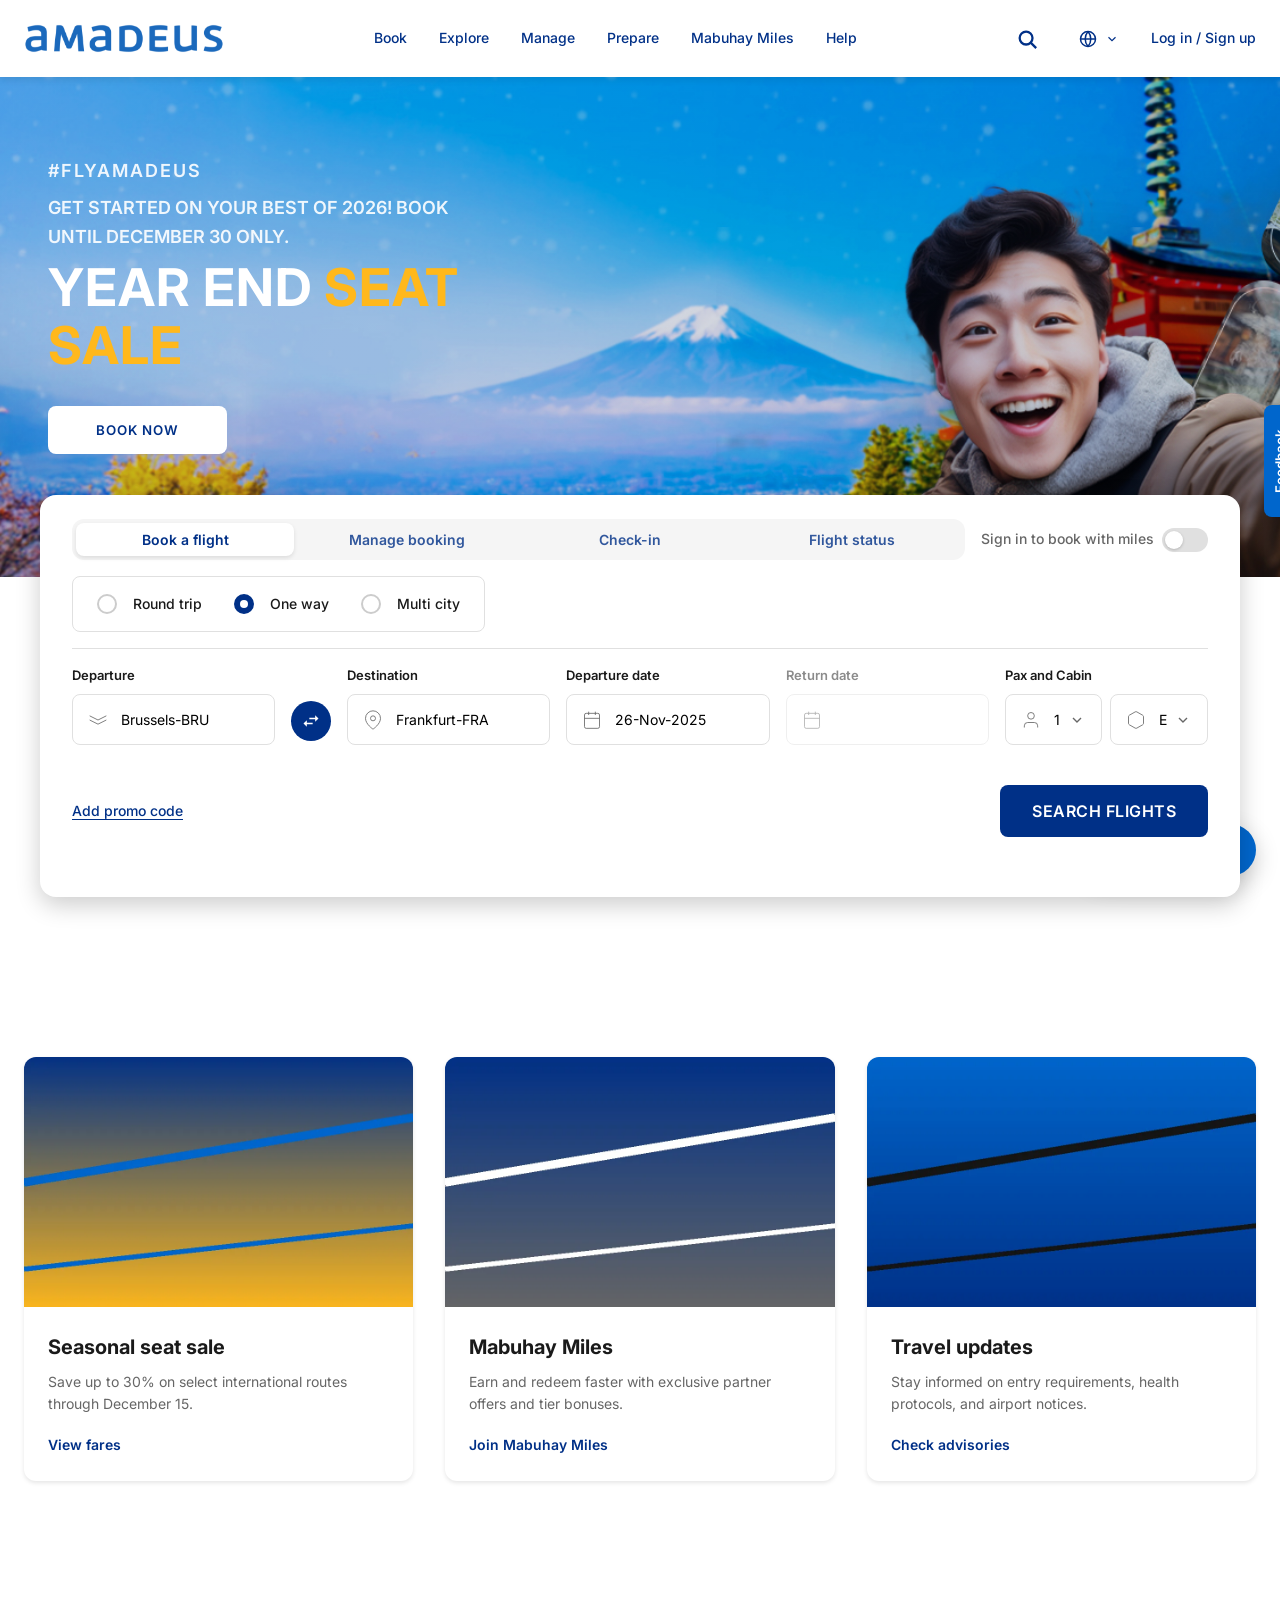
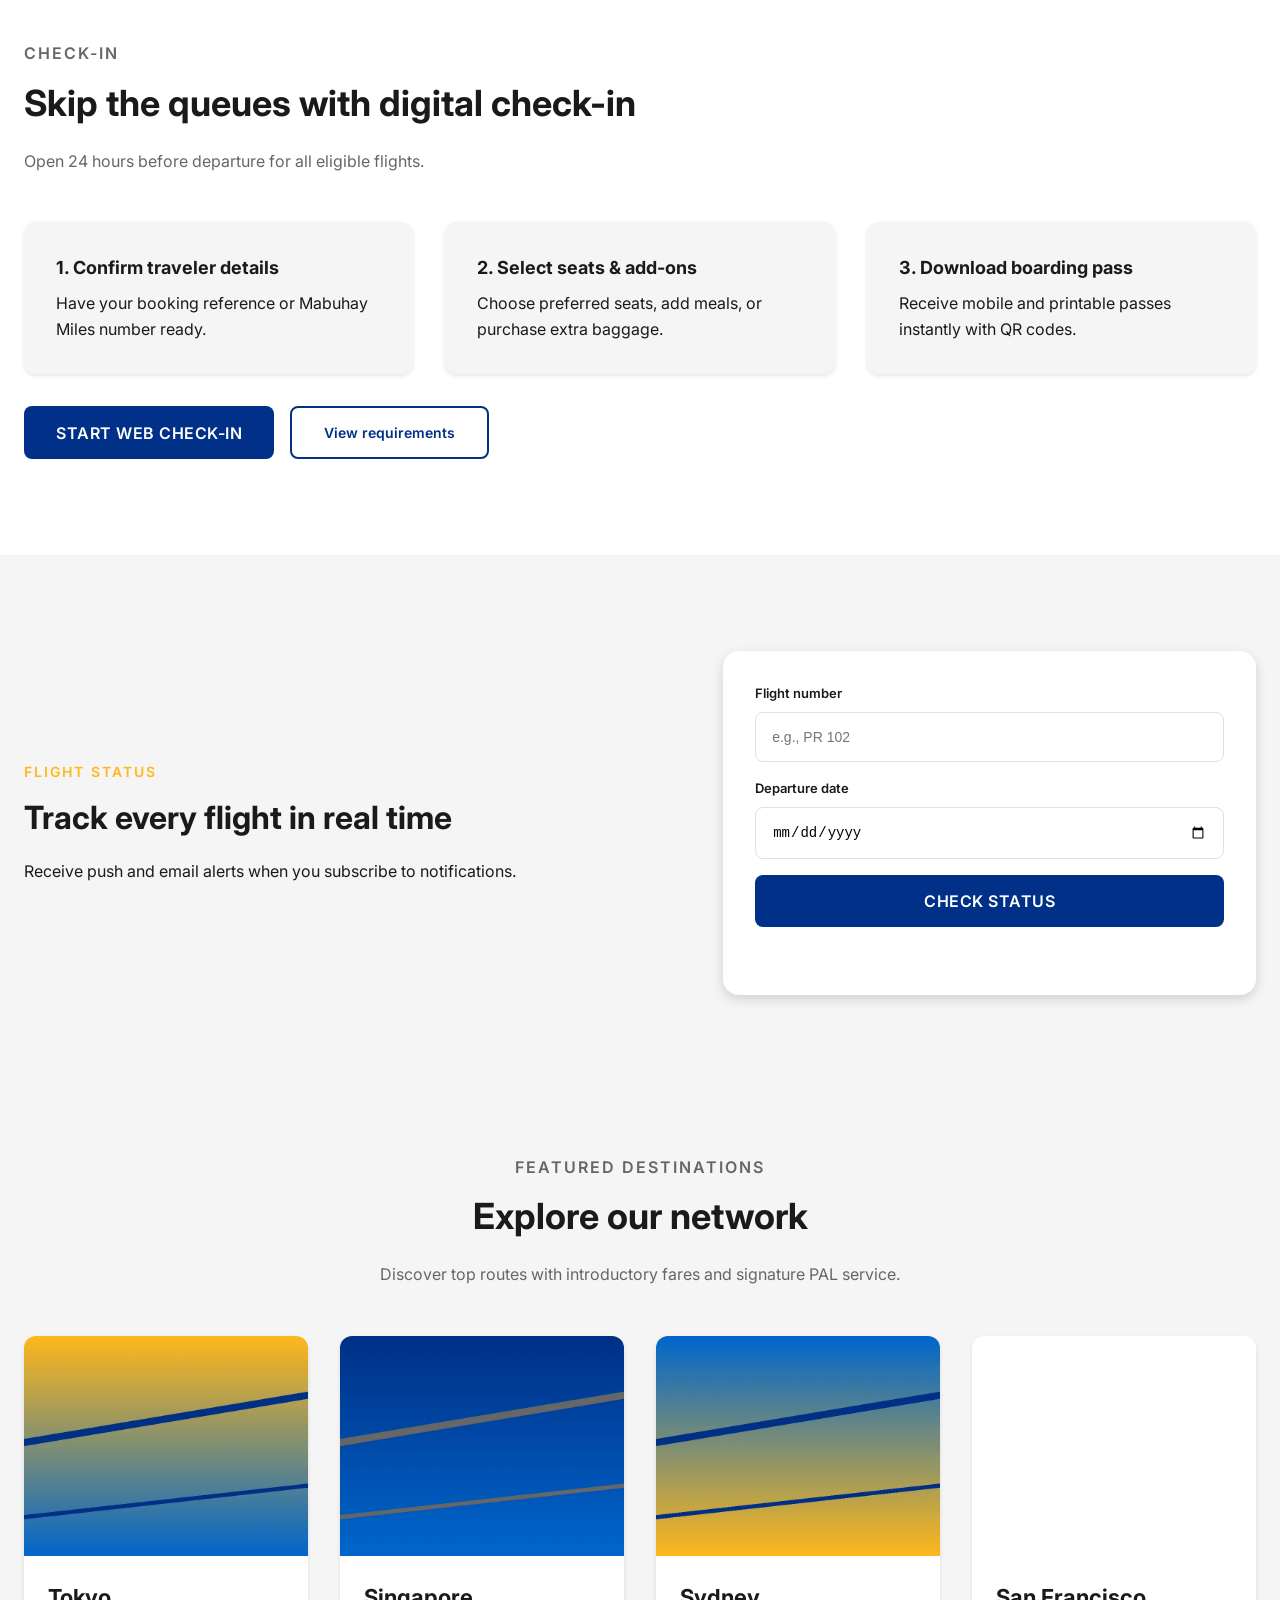
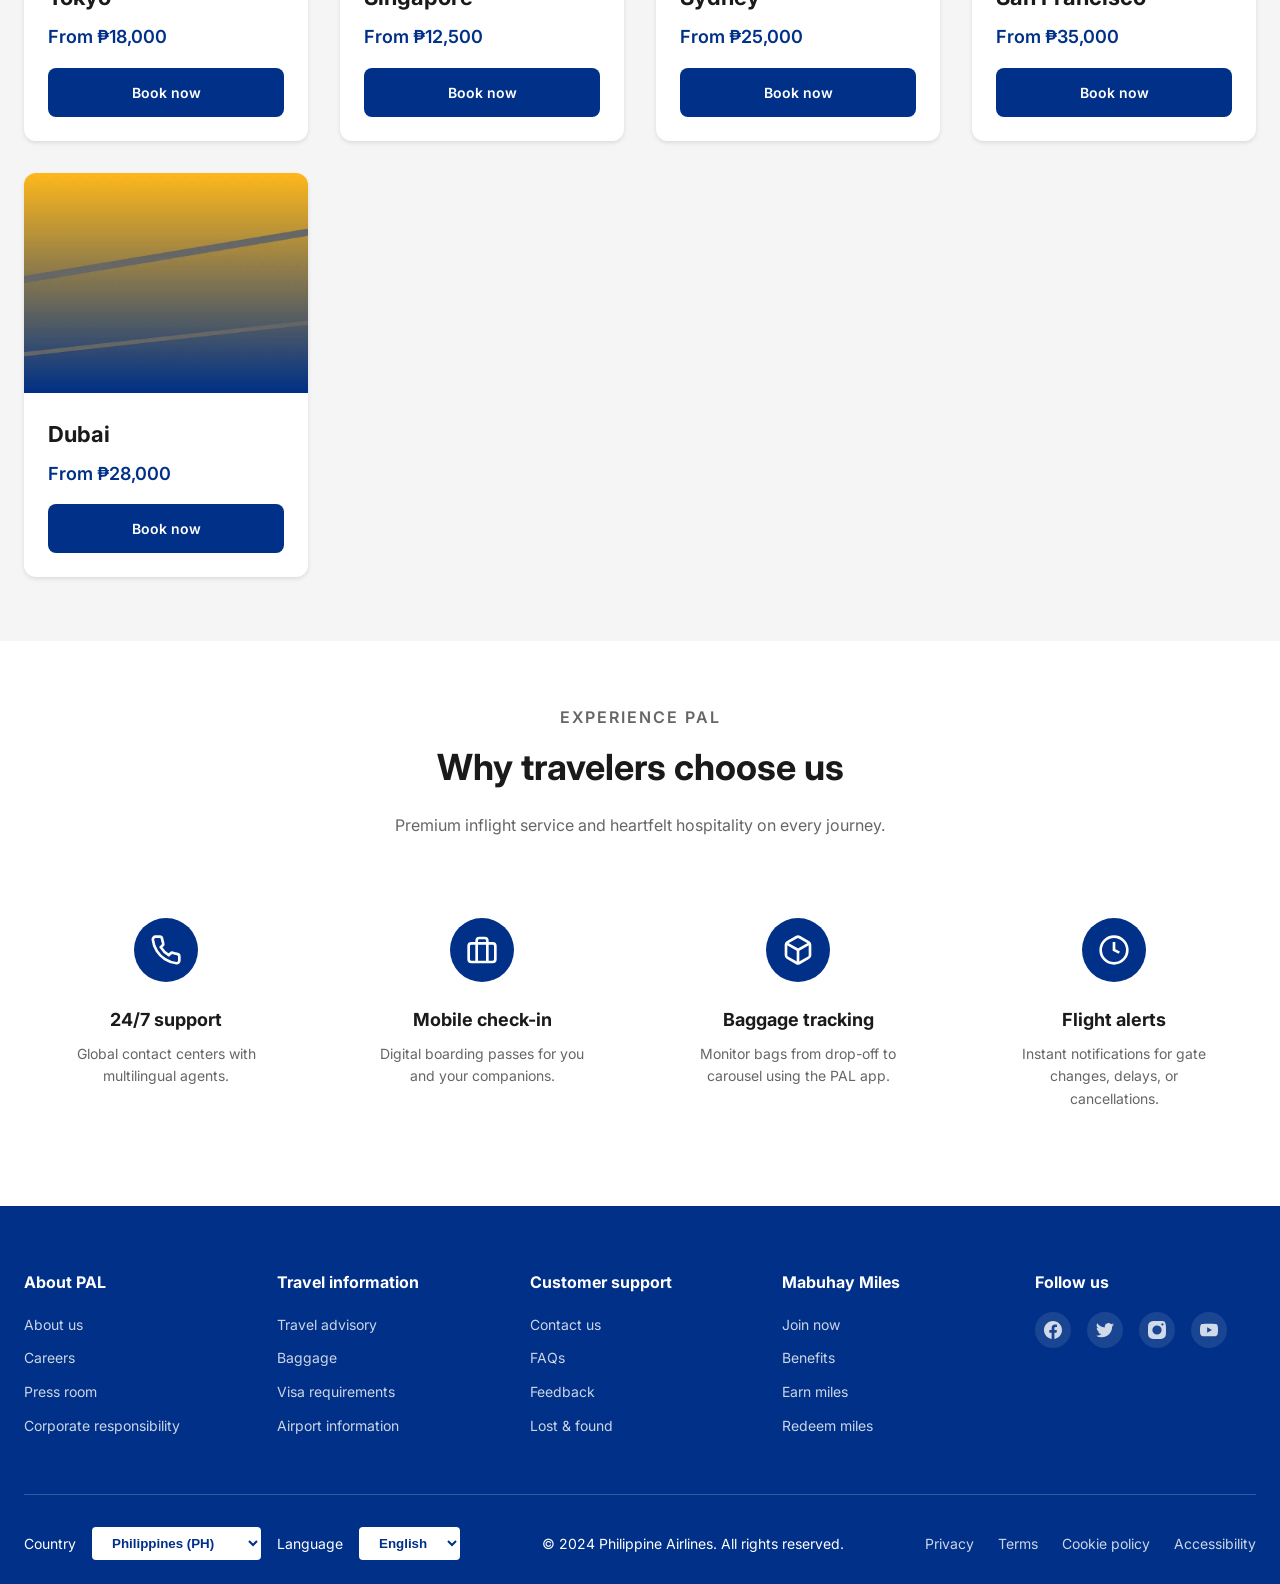
==== index.html @ 4c27c1c2 "Initial commit: Amadeus Portal with booking widget and flight search" ====
<!DOCTYPE html>
<html lang="en">
<head>
    <meta charset="UTF-8">
    <meta name="viewport" content="width=device-width, initial-scale=1.0">
    <meta http-equiv="Cache-Control" content="no-cache, no-store, must-revalidate">
    <meta http-equiv="Pragma" content="no-cache">
    <meta http-equiv="Expires" content="0">
    <meta name="description" content="Philippine Airlines portal page - book flights, manage your trip, check-in, and explore destinations.">
    <title>Amadeus| Book, Manage & Check Flight Status</title>
    <link rel="stylesheet" href="styles.css">
    <link rel="preconnect" href="https://fonts.googleapis.com">
    <link rel="preconnect" href="https://fonts.gstatic.com" crossorigin>
    <link href="https://fonts.googleapis.com/css2?family=Inter:wght@400;500;600;700&display=swap" rel="stylesheet">
</head>
<body>

    <header class="main-header" role="banner">
        <nav class="navbar" aria-label="Primary navigation">
            <div class="container">
                <div class="nav-wrapper">
                    <div class="logo">
                        <a href="/" aria-label="Amadeus home">
                            <img src="images/airline-logo.svg" alt="Amadeus" class="logo-img">
                        </a>
                    </div>

                    <div class="nav-links" id="primaryNav" role="navigation">
                        <a href="#book" class="nav-link">Book</a>
                        <a href="#destinations" class="nav-link">Explore</a>
                        <a href="#manage" class="nav-link">Manage</a>
                        <a href="#checkin" class="nav-link">Prepare</a>
                        <a href="#miles" class="nav-link">Mabuhay Miles</a>
                        <a href="#help" class="nav-link">Help</a>
                    </div>

                    <div class="nav-actions">
                        <button class="btn-search" type="button" aria-label="Search">
                            <svg viewBox="0 0 24 24" fill="none" stroke="currentColor" stroke-width="2">
                                <circle cx="11" cy="11" r="7"></circle>
                                <line x1="16" y1="16" x2="22" y2="22"></line>
                            </svg>
                        </button>
                        <button class="btn-language-selector" type="button" aria-haspopup="listbox" aria-expanded="false">
                            <svg viewBox="0 0 24 24" fill="none" stroke="currentColor" stroke-width="2" aria-hidden="true">
                                <circle cx="12" cy="12" r="10"></circle>
                                <line x1="2" y1="12" x2="22" y2="12"></line>
                                <path d="M12 2a15.3 15.3 0 010 20"></path>
                                <path d="M12 2a15.3 15.3 0 000 20"></path>
                            </svg>
                            <svg viewBox="0 0 24 24" fill="none" stroke="currentColor" stroke-width="2" class="dropdown-arrow" aria-hidden="true">
                                <polyline points="6 9 12 15 18 9"></polyline>
                            </svg>
                        </button>
                        <a href="#" class="link-login">Log in / Sign up</a>
                        <button class="btn-menu" id="mobileMenuBtn" aria-controls="primaryNav" aria-expanded="false" aria-label="Toggle menu">
                            <span></span>
                            <span></span>
                            <span></span>
                        </button>
                    </div>
                </div>
            </div>
        </nav>
    </header>

    <main>
        <section class="hero-section" id="book" aria-labelledby="heroTitle">
            <div class="hero-background">
                <picture>
                    <source srcset="images/1440x440px_Pal-Web-Banner_PAL-YES-LUZON.jpg" type="image/jpeg">
                    <img src="images/1440x440px_Pal-Web-Banner_PAL-YES-LUZON.jpg" alt="Philippine Airlines year end seat sale" class="hero-image" loading="eager" decoding="async">
                </picture>
                <div class="hero-overlay"></div>
            </div>

            <div class="container">
                <div class="hero-content">
                    <p class="eyebrow">#FlyAmadeus</p>
                    <p class="hero-subtext">Get started on your best of 2026! Book until December 30 only.</p>
                    <h1 id="heroTitle">YEAR END <span>SEAT SALE</span></h1>
                    <button class="btn-hero">Book now</button>
                </div>

                <div class="booking-widget" aria-labelledby="bookingTitle">
                    <div class="widget-header">
                        <div class="booking-tabs" role="tablist" aria-label="Booking shortcuts">
                            <button class="booking-tab active">Book a flight</button>
                            <button class="booking-tab">Manage booking</button>
                            <button class="booking-tab">Check-in</button>
                            <button class="booking-tab">Flight status</button>
                        </div>
                        <div class="booking-toggle">
                            <p>Sign in to book with miles</p>
                            <label class="switch">
                                <input type="checkbox" aria-label="Sign in to book with miles">
                                <span class="slider"></span>
                            </label>
                        </div>
                    </div>

                    <div class="trip-type-wrapper">
                        <fieldset class="trip-type" role="radiogroup" aria-label="Trip type">
                            <legend class="sr-only">Choose your trip type</legend>
                            <label class="radio-label">
                                <input type="radio" name="tripType" value="roundtrip">
                                <span>Round trip</span>
                            </label>
                            <label class="radio-label">
                                <input type="radio" name="tripType" value="oneway" checked>
                                <span>One way</span>
                            </label>
                            <label class="radio-label">
                                <input type="radio" name="tripType" value="multicity">
                                <span>Multi city</span>
                            </label>
                        </fieldset>
                    </div>

                    <form class="booking-form" aria-describedby="bookingFeedback" novalidate>
                        <div class="form-row">
                            <div class="form-group">
                                <label for="from">Departure</label>
                                <div class="input-icon field-with-suggestions">
                                    <svg class="icon" viewBox="0 0 24 24" fill="none" stroke="currentColor" aria-hidden="true">
                                        <path d="M2 12l10 5 10-5" />
                                        <path d="M2 7l10 5 10-5" />
                                    </svg>
                                    <input type="text" id="from" name="from" value="Brussels-BRU" aria-autocomplete="list" aria-expanded="false" aria-controls="from-list" autocomplete="off" inputmode="text" required>
                                    <div class="suggestions-panel" id="from-list" role="listbox" aria-label="Departure airport suggestions"></div>
                                </div>
                            </div>

                            <button type="button" class="swap-btn" aria-label="Swap destinations">
                                <svg viewBox="0 0 24 24" fill="currentColor" aria-hidden="true">
                                    <path d="M6.99 11L3 15l3.99 4v-3H14v-2H6.99v-3zM21 9l-3.99-4v3H10v2h7.01v3L21 9z"/>
                                </svg>
                            </button>

                            <div class="form-group">
                                <label for="to">Destination</label>
                                <div class="input-icon field-with-suggestions">
                                    <svg class="icon" viewBox="0 0 24 24" fill="none" stroke="currentColor" aria-hidden="true">
                                        <path d="M21 10c0 7-9 13-9 13s-9-6-9-13a9 9 0 0 1 18 0z"/>
                                        <circle cx="12" cy="10" r="3"/>
                                    </svg>
                                    <input type="text" id="to" name="to" value="Frankfurt-FRA" aria-autocomplete="list" aria-expanded="false" aria-controls="to-list" autocomplete="off" inputmode="text" required>
                                    <div class="suggestions-panel" id="to-list" role="listbox" aria-label="Destination airport suggestions"></div>
                                </div>
                            </div>

                            <div class="form-group">
                                <label for="departDate">Departure date</label>
                                <div class="input-icon date-picker-wrapper">
                                    <svg class="icon" viewBox="0 0 24 24" fill="none" stroke="currentColor" aria-hidden="true">
                                        <rect x="3" y="4" width="18" height="18" rx="2" ry="2"/>
                                        <line x1="16" y1="2" x2="16" y2="6"/>
                                        <line x1="8" y1="2" x2="8" y2="6"/>
                                        <line x1="3" y1="10" x2="21" y2="10"/>
                                    </svg>
                                    <input type="text" id="departDate" name="departDate" value="26-Nov-2025" readonly required autocomplete="off">
                                    <div class="calendar-picker" id="departCalendar"></div>
                                </div>
                            </div>

                            <div class="form-group" id="returnGroup">
                                <label for="returnDate">Return date</label>
                                <div class="input-icon date-picker-wrapper">
                                    <svg class="icon" viewBox="0 0 24 24" fill="none" stroke="currentColor" aria-hidden="true">
                                        <rect x="3" y="4" width="18" height="18" rx="2" ry="2"/>
                                        <line x1="16" y1="2" x2="16" y2="6"/>
                                        <line x1="8" y1="2" x2="8" y2="6"/>
                                        <line x1="3" y1="10" x2="21" y2="10"/>
                                    </svg>
                                    <input type="text" id="returnDate" name="returnDate" value="02-Dec-2025" readonly autocomplete="off">
                                    <div class="calendar-picker" id="returnCalendar"></div>
                                </div>
                            </div>

                            <div class="form-group pax-cabin-group">
                                <label for="paxCabin">Pax and Cabin</label>
                                <div class="pax-cabin-selectors">
                                    <div class="input-icon">
                                        <svg class="icon" viewBox="0 0 24 24" fill="none" stroke="currentColor" aria-hidden="true">
                                            <path d="M20 21v-2a4 4 0 0 0-4-4H8a4 4 0 0 0-4 4v2"/>
                                            <circle cx="12" cy="7" r="4"/>
                                        </svg>
                                        <select id="paxCount" name="paxCount" required>
                                            <option value="1">1</option>
                                            <option value="2">2</option>
                                            <option value="3">3</option>
                                            <option value="4">4</option>
                                            <option value="5">5</option>
                                            <option value="6">6</option>
                                            <option value="7">7</option>
                                            <option value="8">8</option>
                                            <option value="9">9</option>
                                        </select>
                                    </div>
                                    <div class="input-icon">
                                        <svg class="icon" viewBox="0 0 24 24" fill="none" stroke="currentColor" aria-hidden="true">
                                            <path d="M21 16V8a2 2 0 0 0-1-1.73l-7-4a2 2 0 0 0-2 0l-7 4A2 2 0 0 0 3 8v8a2 2 0 0 0 1 1.73l7 4a2 2 0 0 0 2 0l7-4A2 2 0 0 0 21 16z"/>
                                        </svg>
                                        <select id="cabinClass" name="cabinClass" required>
                                            <option value="economy">Economy</option>
                                            <option value="business">Business</option>
                                        </select>
                                    </div>
                                </div>
                            </div>
                        </div>

                        <div class="form-actions">
                            <a href="#" class="link-promo">Add promo code</a>
                            <button type="submit" class="btn-primary">Search flights</button>
                        </div>

                        <p id="bookingFeedback" class="form-feedback" role="status" aria-live="polite"></p>
                    </form>
                </div>
            </div>
        </section>

        <section class="promo-section" id="offers">
            <div class="container">
                <div class="promo-grid">
                    <article class="promo-card">
                        <picture>
                            <source srcset="images/promo-offers.webp" type="image/webp">
                            <img src="images/promo-offers.jpg" alt="Limited time fares" loading="lazy" decoding="async">
                        </picture>
                        <div class="promo-content">
                            <h3>Seasonal seat sale</h3>
                            <p>Save up to 30% on select international routes through December 15.</p>
                            <a href="#" class="link-arrow">View fares</a>
                        </div>
                    </article>
                    <article class="promo-card">
                        <picture>
                            <source srcset="images/promo-miles.webp" type="image/webp">
                            <img src="images/promo-miles.jpg" alt="Mabuhay Miles rewards" loading="lazy" decoding="async">
                        </picture>
                        <div class="promo-content">
                            <h3>Mabuhay Miles</h3>
                            <p>Earn and redeem faster with exclusive partner offers and tier bonuses.</p>
                            <a href="#" class="link-arrow">Join Mabuhay Miles</a>
                        </div>
                    </article>
                    <article class="promo-card">
                        <picture>
                            <source srcset="images/promo-travel.webp" type="image/webp">
                            <img src="images/promo-travel.jpg" alt="Travel advisories" loading="lazy" decoding="async">
                        </picture>
                        <div class="promo-content">
                            <h3>Travel updates</h3>
                            <p>Stay informed on entry requirements, health protocols, and airport notices.</p>
                            <a href="#" class="link-arrow">Check advisories</a>
                        </div>
                    </article>
                </div>
            </div>
        </section>

        <section class="checkin-section" id="checkin">
            <div class="container">
                <div class="section-header align-left">
                    <p class="eyebrow">Check-in</p>
                    <h2>Skip the queues with digital check-in</h2>
                    <p>Open 24 hours before departure for all eligible flights.</p>
                </div>
                <div class="checkin-grid">
                    <article class="checkin-card">
                        <h3>1. Confirm traveler details</h3>
                        <p>Have your booking reference or Mabuhay Miles number ready.</p>
                    </article>
                    <article class="checkin-card">
                        <h3>2. Select seats & add-ons</h3>
                        <p>Choose preferred seats, add meals, or purchase extra baggage.</p>
                    </article>
                    <article class="checkin-card">
                        <h3>3. Download boarding pass</h3>
                        <p>Receive mobile and printable passes instantly with QR codes.</p>
                    </article>
                </div>
                <div class="checkin-cta">
                    <button class="btn-primary">Start Web Check-in</button>
                    <button class="btn-secondary">View requirements</button>
                </div>
            </div>
        </section>

        <section class="status-section" id="status">
            <div class="container">
                <div class="status-grid">
                    <div class="status-content">
                        <p class="eyebrow">Flight status</p>
                        <h2>Track every flight in real time</h2>
                        <p>Receive push and email alerts when you subscribe to notifications.</p>
                    </div>
                    <form class="status-form" aria-label="Flight status lookup">
                        <div class="form-group">
                            <label for="statusFlightNumber">Flight number</label>
                            <input type="text" id="statusFlightNumber" name="statusFlightNumber" placeholder="e.g., PR 102" required>
                        </div>
                        <div class="form-group">
                            <label for="statusDate">Departure date</label>
                            <input type="date" id="statusDate" name="statusDate" required>
                        </div>
                        <button type="submit" class="btn-primary">Check status</button>
                        <p class="form-feedback" id="statusFeedback" role="status" aria-live="polite"></p>
                    </form>
                </div>
            </div>
        </section>

        <section class="destinations-section" id="destinations">
            <div class="container">
                <div class="section-header">
                    <p class="eyebrow">Featured destinations</p>
                    <h2>Explore our network</h2>
                    <p>Discover top routes with introductory fares and signature PAL service.</p>
                </div>
                <div class="destinations-grid">
                    <article class="destination-card">
                        <picture>
                            <source srcset="images/dest-tokyo.webp" type="image/webp">
                            <img src="images/dest-tokyo.jpg" alt="Tokyo skyline" loading="lazy" decoding="async">
                        </picture>
                        <div class="destination-info">
                            <h3>Tokyo</h3>
                            <p class="price">From ₱18,000</p>
                            <button class="btn-book" data-city="Tokyo">Book now</button>
                        </div>
                    </article>
                    <article class="destination-card">
                        <picture>
                            <source srcset="images/dest-singapore.webp" type="image/webp">
                            <img src="images/dest-singapore.jpg" alt="Singapore skyline" loading="lazy" decoding="async">
                        </picture>
                        <div class="destination-info">
                            <h3>Singapore</h3>
                            <p class="price">From ₱12,500</p>
                            <button class="btn-book" data-city="Singapore">Book now</button>
                        </div>
                    </article>
                    <article class="destination-card">
                        <picture>
                            <source srcset="images/dest-sydney.webp" type="image/webp">
                            <img src="images/dest-sydney.jpg" alt="Sydney Opera House" loading="lazy" decoding="async">
                        </picture>
                        <div class="destination-info">
                            <h3>Sydney</h3>
                            <p class="price">From ₱25,000</p>
                            <button class="btn-book" data-city="Sydney">Book now</button>
                        </div>
                    </article>
                    <article class="destination-card">
                        <picture>
                            <source srcset="images/dest-sf.webp" type="image/webp">
                            <img src="images/dest-sf.jpg" alt="Golden Gate Bridge" loading="lazy" decoding="async">
                        </picture>
                        <div class="destination-info">
                            <h3>San Francisco</h3>
                            <p class="price">From ₱35,000</p>
                            <button class="btn-book" data-city="San Francisco">Book now</button>
                        </div>
                    </article>
                    <article class="destination-card">
                        <picture>
                            <source srcset="images/dest-dubai.webp" type="image/webp">
                            <img src="images/dest-dubai.jpg" alt="Dubai skyline" loading="lazy" decoding="async">
                        </picture>
                        <div class="destination-info">
                            <h3>Dubai</h3>
                            <p class="price">From ₱28,000</p>
                            <button class="btn-book" data-city="Dubai">Book now</button>
                        </div>
                    </article>
                </div>
            </div>
        </section>

        <section class="services-section" id="experience">
            <div class="container">
                <div class="section-header">
                    <p class="eyebrow">Experience PAL</p>
                    <h2>Why travelers choose us</h2>
                    <p>Premium inflight service and heartfelt hospitality on every journey.</p>
                </div>
                <div class="services-grid">
                    <article class="service-card">
                        <div class="service-icon">
                            <svg viewBox="0 0 24 24" fill="none" stroke="currentColor" aria-hidden="true">
                                <path d="M22 16.92v3a2 2 0 0 1-2.18 2 19.79 19.79 0 0 1-8.63-3.07 19.5 19.5 0 0 1-6-6 19.79 19.79 0 0 1-3.07-8.67A2 2 0 0 1 4.11 2h3a2 2 0 0 1 2 1.72 12.84 12.84 0 0 0 .7 2.81 2 2 0 0 1-.45 2.11L8.09 9.91a16 16 0 0 0 6 6l1.27-1.27a2 2 0 0 1 2.11-.45 12.84 12.84 0 0 0 2.81.7A2 2 0 0 1 22 16.92z"/>
                            </svg>
                        </div>
                        <h3>24/7 support</h3>
                        <p>Global contact centers with multilingual agents.</p>
                    </article>
                    <article class="service-card">
                        <div class="service-icon">
                            <svg viewBox="0 0 24 24" fill="none" stroke="currentColor" aria-hidden="true">
                                <rect x="2" y="7" width="20" height="14" rx="2" ry="2"/>
                                <path d="M16 21V5a2 2 0 0 0-2-2h-4a2 2 0 0 0-2 2v16"/>
                            </svg>
                        </div>
                        <h3>Mobile check-in</h3>
                        <p>Digital boarding passes for you and your companions.</p>
                    </article>
                    <article class="service-card">
                        <div class="service-icon">
                            <svg viewBox="0 0 24 24" fill="none" stroke="currentColor" aria-hidden="true">
                                <path d="M21 16V8a2 2 0 0 0-1-1.73l-7-4a2 2 0 0 0-2 0l-7 4A2 2 0 0 0 3 8v8a2 2 0 0 0 1 1.73l7 4a2 2 0 0 0 2 0l7-4A2 2 0 0 0 21 16z"/>
                                <polyline points="3.27 6.96 12 12.01 20.73 6.96"/>
                                <line x1="12" y1="22.08" x2="12" y2="12"/>
                            </svg>
                        </div>
                        <h3>Baggage tracking</h3>
                        <p>Monitor bags from drop-off to carousel using the PAL app.</p>
                    </article>
                    <article class="service-card">
                        <div class="service-icon">
                            <svg viewBox="0 0 24 24" fill="none" stroke="currentColor" aria-hidden="true">
                                <circle cx="12" cy="12" r="10"/>
                                <polyline points="12 6 12 12 16 14"/>
                            </svg>
                        </div>
                        <h3>Flight alerts</h3>
                        <p>Instant notifications for gate changes, delays, or cancellations.</p>
                    </article>
                </div>
            </div>
        </section>
    </main>

    <button class="feedback-btn" type="button" aria-label="Feedback">
        Feedback
    </button>

    <button class="chat-launcher" type="button" aria-label="Chat with us">
        <svg viewBox="0 0 24 24" fill="none" stroke="currentColor" aria-hidden="true">
            <path d="M21 11.5a8.38 8.38 0 0 1-.9 3.8 8.5 8.5 0 0 1-7.6 4.7 8.38 8.38 0 0 1-3.8-.9L3 21l1.9-5.7a8.38 8.38 0 0 1-.9-3.8 8.5 8.5 0 0 1 4.7-7.6 8.38 8.38 0 0 1 3.8-.9h.5a8.5 8.5 0 0 1 8.5 8.5z"/>
        </svg>
        Chat with us!
    </button>

    <footer class="main-footer">
        <div class="container">
            <div class="footer-grid">
                <div class="footer-column">
                    <h4>About PAL</h4>
                    <ul>
                        <li><a href="#">About us</a></li>
                        <li><a href="#">Careers</a></li>
                        <li><a href="#">Press room</a></li>
                        <li><a href="#">Corporate responsibility</a></li>
                    </ul>
                </div>
                <div class="footer-column">
                    <h4>Travel information</h4>
                    <ul>
                        <li><a href="#">Travel advisory</a></li>
                        <li><a href="#">Baggage</a></li>
                        <li><a href="#">Visa requirements</a></li>
                        <li><a href="#">Airport information</a></li>
                    </ul>
                </div>
                <div class="footer-column">
                    <h4>Customer support</h4>
                    <ul>
                        <li><a href="#">Contact us</a></li>
                        <li><a href="#">FAQs</a></li>
                        <li><a href="#">Feedback</a></li>
                        <li><a href="#">Lost &amp; found</a></li>
                    </ul>
                </div>
                <div class="footer-column" id="miles">
                    <h4>Mabuhay Miles</h4>
                    <ul>
                        <li><a href="#">Join now</a></li>
                        <li><a href="#">Benefits</a></li>
                        <li><a href="#">Earn miles</a></li>
                        <li><a href="#">Redeem miles</a></li>
                    </ul>
                </div>
                <div class="footer-column" id="help">
                    <h4>Follow us</h4>
                    <div class="social-links">
                        <a href="#" aria-label="Facebook">
                            <svg viewBox="0 0 24 24" fill="currentColor" aria-hidden="true">
                                <path d="M24 12.073c0-6.627-5.373-12-12-12S0 5.446 0 12.073c0 5.99 4.388 10.954 10.125 11.854v-8.385H7.078v-3.47h3.047V9.43c0-3.007 1.792-4.669 4.533-4.669 1.312 0 2.686.235 2.686.235v2.953h-1.517c-1.491 0-1.956.925-1.956 1.874v2.25h3.328l-.532 3.47h-2.796v8.385C19.612 23.027 24 18.062 24 12.073z"/>
                            </svg>
                        </a>
                        <a href="#" aria-label="X / Twitter">
                            <svg viewBox="0 0 24 24" fill="currentColor" aria-hidden="true">
                                <path d="M23.954 4.569c-.885.392-1.83.656-2.825.775A4.932 4.932 0 0 0 23.337 3c-.951.564-2.005.974-3.127 1.195a4.916 4.916 0 0 0-8.384 4.482A13.94 13.94 0 0 1 1.671 3.149a4.916 4.916 0 0 0 1.523 6.573 4.903 4.903 0 0 1-2.229-.616v.06a4.919 4.919 0 0 0 3.946 4.827 4.996 4.996 0 0 1-2.224.085 4.936 4.936 0 0 0 4.604 3.417A9.868 9.868 0 0 1 0 19.54a13.94 13.94 0 0 0 7.548 2.212c9.057 0 14.009-7.513 14.009-14.01 0-.213-.006-.425-.017-.636A9.935 9.935 0 0 0 24 4.59z"/>
                            </svg>
                        </a>
                        <a href="#" aria-label="Instagram">
                            <svg viewBox="0 0 24 24" fill="currentColor" aria-hidden="true">
                                <path d="M12 0C8.74 0 8.333.012 7.053.07 5.775.128 4.905.328 4.14.624c-.789.306-1.459.717-2.126 1.384A5.19 5.19 0 0 0 .63 4.14C.333 4.905.131 5.775.072 7.053.012 8.333 0 8.74 0 12s.012 3.667.07 4.947c.059 1.277.26 2.147.558 2.912.306.788.717 1.459 1.384 2.126a5.19 5.19 0 0 0 2.126 1.384c.765.296 1.635.498 2.913.557 1.28.059 1.687.074 4.949.074s3.667-.015 4.947-.074c1.277-.059 2.147-.261 2.912-.557a5.195 5.195 0 0 0 2.126-1.384c.667-.667 1.078-1.338 1.384-2.126.296-.765.498-1.635.557-2.912.059-1.28.074-1.687.074-4.947s-.015-3.667-.074-4.947c-.059-1.277-.261-2.148-.557-2.913A5.195 5.195 0 0 0 21.914.624c-.765-.296-1.635-.498-2.912-.557C17.722.012 17.315 0 14.053 0h-2.106zM12 5.838A6.162 6.162 0 1 1 5.838 12 6.154 6.154 0 0 1 12 5.838zm7.2-2.778a1.44 1.44 0 1 1-1.44 1.44 1.44 1.44 0 0 1 1.44-1.44z"/>
                            </svg>
                        </a>
                        <a href="#" aria-label="YouTube">
                            <svg viewBox="0 0 24 24" fill="currentColor" aria-hidden="true">
                                <path d="M23.498 6.186a3.016 3.016 0 0 0-2.122-2.136C19.505 3.545 12 3.545 12 3.545s-7.505 0-9.377.505A3.017 3.017 0 0 0 .502 6.186C0 8.07 0 12 0 12s0 3.93.502 5.814a3.016 3.016 0 0 0 2.122 2.136c1.871.505 9.376.505 9.376.505s7.505 0 9.377-.505a3.015 3.015 0 0 0 2.122-2.136C24 15.93 24 12 24 12s0-3.93-.502-5.814zM9.545 15.568V8.432L15.818 12l-6.273 3.568z"/>
                            </svg>
                        </a>
                    </div>
                </div>
            </div>

            <div class="footer-bottom">
                <div class="locale-selector">
                    <label for="countrySelect">Country</label>
                    <select id="countrySelect" name="countrySelect">
                        <option value="ph">Philippines (PH)</option>
                        <option value="us">United States (EN)</option>
                        <option value="jp">Japan (日本語)</option>
                    </select>
                    <label for="languageSelect">Language</label>
                    <select id="languageSelect" name="languageSelect">
                        <option value="en">English</option>
                        <option value="tl">Filipino</option>
                        <option value="jp">日本語</option>
                    </select>
                </div>
                <p>&copy; 2024 Philippine Airlines. All rights reserved.</p>
                <div class="footer-links">
                    <a href="#">Privacy</a>
                    <a href="#">Terms</a>
                    <a href="#">Cookie policy</a>
                    <a href="#">Accessibility</a>
                </div>
            </div>
        </div>
    </footer>

    <script src="script.js" defer></script>
</body>
</html>
---- styles.css ----
/* ===================================
   Philippine Airlines Homepage Styles
   =================================== */

/* CSS Reset & Base Styles */
*,
*::before,
*::after {
    margin: 0;
    padding: 0;
    box-sizing: border-box;
}

:root {
    /* Color Palette */
    --primary-blue: #003087;
    --secondary-blue: #0066CC;
    --accent-gold: #FFB81C;
    --white: #FFFFFF;
    --black: #1A1A1A;
    --gray-text: #666666;
    --light-gray: #F5F5F5;
    --border-gray: #E0E0E0;
    --success: #28A745;
    --error: #DC3545;
    
    /* Typography */
    --font-family: 'Inter', -apple-system, BlinkMacSystemFont, 'Segoe UI', 'Helvetica Neue', Arial, sans-serif;
    
    /* Spacing */
    --spacing-xs: 4px;
    --spacing-sm: 8px;
    --spacing-md: 16px;
    --spacing-lg: 24px;
    --spacing-xl: 32px;
    --spacing-2xl: 48px;
    --spacing-3xl: 64px;
    --spacing-4xl: 96px;
    --gradient-blue: linear-gradient(90deg, #002f6c 0%, #003f8a 60%, #0053b3 100%);
    
    /* Border Radius */
    --radius-sm: 4px;
    --radius-md: 8px;
    --radius-lg: 12px;
    --radius-xl: 16px;
    
    /* Shadows */
    --shadow-sm: 0 2px 4px rgba(0, 0, 0, 0.1);
    --shadow-md: 0 4px 12px rgba(0, 0, 0, 0.15);
    --shadow-lg: 0 8px 24px rgba(0, 0, 0, 0.2);
    
    /* Transitions */
    --transition: all 0.3s ease;
}

html {
    scroll-behavior: smooth;
}

body {
    font-family: var(--font-family);
    font-size: 16px;
    line-height: 1.6;
    color: var(--black);
    background-color: var(--white);
    overflow-x: hidden;
    margin: 0;
    padding: 0;
}

.sr-only {
    position: absolute;
    width: 1px;
    height: 1px;
    padding: 0;
    margin: -1px;
    overflow: hidden;
    clip: rect(0, 0, 0, 0);
    border: 0;
}

.skip-link {
    position: absolute;
    top: -40px;
    left: 16px;
    background: var(--primary-blue);
    color: var(--white);
    padding: var(--spacing-sm) var(--spacing-md);
    border-radius: var(--radius-md);
    z-index: 2000;
    transition: var(--transition);
}

/* Global Alert removed */

.skip-link:focus {
    top: 16px;
}

.container {
    max-width: 1280px;
    margin: 0 auto;
    padding: 0 var(--spacing-lg);
}

.main-header .container {
    background: transparent;
}

img {
    max-width: 100%;
    height: auto;
    display: block;
}

a {
    text-decoration: none;
    color: inherit;
    transition: var(--transition);
}

button {
    font-family: inherit;
    border: none;
    cursor: pointer;
    transition: var(--transition);
}

/* ===================================
   Navigation Header
   =================================== */

header.main-header {
    position: sticky;
    top: 0;
    z-index: 1000;
    background: rgba(255, 255, 255, 0.95) !important;
    backdrop-filter: blur(10px);
    -webkit-backdrop-filter: blur(10px);
    box-shadow: 0 2px 8px rgba(0, 0, 0, 0.1);
    transition: var(--transition);
    width: 100%;
    min-height: 70px;
    display: block !important;
}

.main-header .container,
.main-header .navbar,
.main-header .nav-wrapper,
.main-header .logo,
.main-header .nav-links,
.main-header .nav-actions {
    background: transparent !important;
}

.main-header.scrolled {
    box-shadow: var(--shadow-md);
}

.navbar {
    padding: var(--spacing-md) 0;
    background: transparent;
}

.nav-wrapper {
    display: flex;
    align-items: center;
    justify-content: space-between;
    gap: var(--spacing-md);
    width: 100%;
}

.logo {
    display: flex;
    align-items: center;
}

.logo-img {
    height: 45px;
    max-width: 200px;
    width: auto;
    display: block;
    object-fit: contain;
}

.nav-links {
    display: flex;
    gap: var(--spacing-xl);
    align-items: center;
    flex: 1;
    justify-content: center;
    margin: 0 var(--spacing-xl);
}

.nav-link {
    font-size: 14px;
    font-weight: 500;
    color: var(--primary-blue);
    padding: var(--spacing-sm) 0;
    text-decoration: none;
    transition: var(--transition);
}

.nav-link:hover {
    opacity: 0.8;
}

.nav-actions {
    display: flex;
    align-items: center;
    gap: var(--spacing-md);
}

.btn-search {
    background: transparent !important;
    border: none;
    color: var(--primary-blue);
    padding: var(--spacing-sm);
    cursor: pointer;
    display: flex !important;
    align-items: center;
    justify-content: center;
    min-width: 40px;
    min-height: 40px;
    visibility: visible !important;
    opacity: 1 !important;
}

.btn-search svg {
    width: 22px;
    height: 22px;
    stroke: var(--primary-blue) !important;
    stroke-width: 2.5;
    fill: none;
    display: block !important;
    visibility: visible !important;
}

.btn-search:hover {
    opacity: 0.8;
}

.btn-language-selector {
    background: transparent;
    color: var(--primary-blue);
    border: none;
    border-radius: var(--radius-md);
    padding: var(--spacing-sm) var(--spacing-md);
    font-size: 14px;
    font-weight: 500;
    display: inline-flex;
    align-items: center;
    gap: var(--spacing-xs);
    cursor: pointer;
    transition: var(--transition);
}

.btn-language-selector svg:first-of-type {
    width: 18px;
    height: 18px;
    stroke: var(--primary-blue);
}

.btn-language-selector .dropdown-arrow {
    width: 14px;
    height: 14px;
    stroke: var(--primary-blue);
    margin-left: var(--spacing-xs);
}

.btn-language-selector:hover {
    opacity: 0.8;
}

.link-login {
    color: var(--primary-blue);
    font-size: 14px;
    font-weight: 500;
    text-decoration: none;
    transition: var(--transition);
}

.link-login:hover {
    opacity: 0.8;
    text-decoration: underline;
}

.btn-menu {
    display: none;
    flex-direction: column;
    gap: 4px;
    background: transparent;
    padding: var(--spacing-sm);
    border-radius: var(--radius-sm);
}

.btn-menu span {
    width: 24px;
    height: 2px;
    background: var(--white);
    transition: var(--transition);
}

.btn-menu.active span:nth-child(1) {
    transform: translateY(6px) rotate(45deg);
}

.btn-menu.active span:nth-child(2) {
    opacity: 0;
}

.btn-menu.active span:nth-child(3) {
    transform: translateY(-6px) rotate(-45deg);
}

/* Secondary Navigation Tabs removed */

/* ===================================
   Hero Section & Booking Widget
   =================================== */

.hero-section {
    position: relative;
    min-height: 450px;
    max-height: 500px;
    display: flex;
    align-items: flex-start;
    justify-content: center;
    padding: var(--spacing-2xl) 0 0 0;
    overflow: visible;
    z-index: 1;
    margin-bottom: 0;
}

.hero-section .container {
    position: relative;
    z-index: 5;
    display: flex;
    flex-direction: column;
    gap: var(--spacing-xl);
    width: 100%;
    max-width: 100%;
    align-items: center;
    overflow: visible;
}

.hero-background {
    position: absolute;
    top: 0;
    left: 0;
    width: 100%;
    height: 100%;
    overflow: hidden;
}

.hero-image {
    width: 100%;
    height: 100%;
    object-fit: cover;
    object-position: center center;
}

.hero-overlay {
    position: absolute;
    top: 0;
    left: 0;
    width: 100%;
    height: 100%;
    background: linear-gradient(120deg, rgba(0, 48, 135, 0.2), rgba(0, 0, 0, 0.15));
}

.hero-content {
    position: absolute;
    z-index: 5;
    color: var(--white);
    max-width: 450px;
    width: auto;
    left: var(--spacing-2xl);
    top: var(--spacing-xl);
    pointer-events: none;
}

.hero-content .btn-hero {
    pointer-events: auto;
}

.hero-content h1 {
    font-size: 52px;
    line-height: 1.1;
    font-weight: 700;
    letter-spacing: 1px;
    margin-bottom: var(--spacing-md);
}

.hero-content h1 span {
    color: var(--accent-gold);
}

.hero-content p {
    font-size: 18px;
    color: rgba(255, 255, 255, 0.9);
}

.hero-subtext {
    text-transform: uppercase;
    font-weight: 600;
    margin-bottom: var(--spacing-sm);
}

.btn-hero {
    margin-top: var(--spacing-md);
    background: var(--white);
    color: var(--primary-blue);
    border-radius: 8px;
    padding: var(--spacing-md) var(--spacing-2xl);
    font-weight: 600;
    text-transform: uppercase;
    letter-spacing: 1px;
    border: none;
    cursor: pointer;
    transition: var(--transition);
}

.btn-hero:hover {
    background: var(--light-gray);
    transform: translateY(-2px);
}

.eyebrow {
    font-size: 14px;
    letter-spacing: 2px;
    font-weight: 600;
    text-transform: uppercase;
    color: var(--accent-gold);
    margin-bottom: var(--spacing-sm);
}

.booking-widget {
    position: relative;
    z-index: 1000;
    background: var(--white);
    border-radius: var(--radius-xl);
    padding: var(--spacing-lg) var(--spacing-xl) var(--spacing-lg) var(--spacing-xl);
    box-shadow: var(--shadow-lg);
    max-width: 1200px;
    width: 100%;
    margin-top: 370px;
    margin-bottom: 0;
    box-sizing: border-box;
    transform: translateZ(0);
    will-change: transform;
    isolation: isolate;
}

.widget-header {
    display: flex;
    justify-content: space-between;
    align-items: center;
    gap: var(--spacing-md);
    margin-bottom: var(--spacing-md);
    flex-wrap: wrap;
}

.booking-tabs {
    display: grid;
    grid-template-columns: repeat(4, minmax(0, 1fr));
    background: #F5F5F5;
    border-radius: var(--radius-lg);
    padding: 4px;
    flex: 1;
    min-width: 0;
    gap: 4px;
}

.booking-tab {
    background: transparent;
    border: none;
    padding: var(--spacing-sm) var(--spacing-md);
    border-radius: var(--radius-md);
    font-weight: 600;
    font-size: 14px;
    color: var(--primary-blue);
    cursor: pointer;
    transition: var(--transition);
}

.booking-tab:not(.active) {
    color: var(--primary-blue);
    opacity: 0.8;
}

.booking-tab.active {
    background: var(--white);
    box-shadow: 0 2px 4px rgba(0, 0, 0, 0.1);
    color: var(--primary-blue);
}

.booking-toggle {
    display: flex;
    align-items: center;
    gap: var(--spacing-sm);
    font-size: 14px;
    color: var(--gray-text);
    margin-left: auto;
    white-space: nowrap;
}

.booking-toggle p {
    margin: 0;
    color: var(--gray-text);
    font-weight: 500;
}

.switch {
    position: relative;
    display: inline-block;
    width: 46px;
    height: 24px;
}

.switch input {
    opacity: 0;
    width: 0;
    height: 0;
}

.slider {
    position: absolute;
    cursor: pointer;
    top: 0;
    left: 0;
    right: 0;
    bottom: 0;
    background-color: #E0E0E0;
    transition: 0.2s;
    border-radius: 34px;
}

.slider:before {
    position: absolute;
    content: "";
    height: 18px;
    width: 18px;
    left: 3px;
    bottom: 3px;
    background-color: white;
    transition: 0.2s;
    border-radius: 50%;
    box-shadow: 0 1px 3px rgba(0, 0, 0, 0.2);
}

.switch input:checked + .slider {
    background-color: var(--secondary-blue);
}

.switch input:checked + .slider:before {
    transform: translateX(22px);
}

/* Trip Type Selection */
.trip-type-wrapper {
    display: flex;
    justify-content: space-between;
    align-items: center;
    margin-bottom: var(--spacing-md);
    padding-bottom: var(--spacing-md);
    border-bottom: 1px solid var(--border-gray);
    flex-wrap: wrap;
    gap: var(--spacing-lg);
    width: 100%;
}

.trip-type {
    display: flex;
    gap: var(--spacing-xl);
    flex-wrap: wrap;
    padding: var(--spacing-md) var(--spacing-lg);
    border: 1px solid #E0E0E0;
    border-radius: var(--radius-md);
    background: var(--white);
}

.radio-label {
    display: flex;
    align-items: center;
    gap: var(--spacing-md);
    cursor: pointer;
    font-size: 14px;
    font-weight: 500;
    color: var(--black);
    position: relative;
}

.radio-label input[type="radio"] {
    width: 20px;
    height: 20px;
    cursor: pointer;
    margin: 0;
    appearance: none;
    -webkit-appearance: none;
    -moz-appearance: none;
    border: 2px solid #CCCCCC;
    border-radius: 50%;
    background: var(--white);
    position: relative;
    transition: var(--transition);
}

.radio-label input[type="radio"]:checked {
    border-color: var(--primary-blue);
    background: var(--primary-blue);
}

.radio-label input[type="radio"]:checked::after {
    content: '';
    position: absolute;
    top: 50%;
    left: 50%;
    transform: translate(-50%, -50%);
    width: 8px;
    height: 8px;
    border-radius: 50%;
    background: var(--white);
}

.radio-label input[type="radio"]:hover {
    border-color: var(--primary-blue);
}

.radio-label span {
    user-select: none;
    color: var(--black);
    font-weight: 500;
}

/* Booking Form */
.booking-form {
    display: flex;
    flex-direction: column;
    gap: var(--spacing-md);
}

.form-row {
    display: grid;
    grid-template-columns: 1fr auto 1fr 1fr 1fr 1fr;
    gap: var(--spacing-md);
    align-items: end;
    width: 100%;
    overflow: visible;
}

.form-row.dates-row {
    grid-template-columns: repeat(3, 1fr);
}

.form-group {
    display: flex;
    flex-direction: column;
    gap: 6px;
    min-width: 0;
    flex: 1;
}

.form-group label {
    font-size: 13px;
    font-weight: 600;
    color: var(--black);
    margin-bottom: 2px;
}

.input-icon {
    position: relative;
    display: flex;
    align-items: center;
}

.input-icon .icon {
    position: absolute;
    left: var(--spacing-md);
    width: 20px;
    height: 20px;
    color: var(--gray-text);
    pointer-events: none;
}

.input-icon input,
.input-icon select {
    width: 100%;
    padding: var(--spacing-md) var(--spacing-md) var(--spacing-md) 48px;
    border: 1px solid var(--border-gray);
    border-radius: var(--radius-md);
    font-size: 14px;
    font-family: inherit;
    background: var(--white);
    transition: var(--transition);
    cursor: pointer;
}

.input-icon select {
    appearance: none;
    -webkit-appearance: none;
    -moz-appearance: none;
    background-image: url("data:image/svg+xml,%3Csvg xmlns='http://www.w3.org/2000/svg' viewBox='0 0 24 24' fill='none' stroke='%23666' stroke-width='2'%3E%3Cpolyline points='6 9 12 15 18 9'%3E%3C/polyline%3E%3C/svg%3E");
    background-repeat: no-repeat;
    background-position: right var(--spacing-md) center;
    background-size: 16px;
    padding-right: 40px;
}

.pax-cabin-group {
    grid-column: span 1;
}

.pax-cabin-selectors {
    display: flex;
    flex-direction: row;
    gap: var(--spacing-sm);
}

.pax-cabin-selectors .input-icon {
    margin: 0;
    width: 100%;
}

.input-icon input:focus,
.input-icon select:focus {
    outline: none;
    border-color: var(--primary-blue);
    box-shadow: 0 0 0 3px rgba(0, 48, 135, 0.1);
}

.date-picker-wrapper {
    position: relative;
}

.date-picker-wrapper input[readonly] {
    cursor: pointer;
}

.calendar-picker {
    position: absolute;
    top: calc(100% + 8px);
    left: 0;
    background: var(--white);
    border: 1px solid var(--border-gray);
    border-radius: var(--radius-lg);
    box-shadow: var(--shadow-lg);
    padding: var(--spacing-md);
    z-index: 1000;
    display: none;
    min-width: 300px;
}

.calendar-picker.active {
    display: block;
}

.calendar-header {
    display: flex;
    justify-content: space-between;
    align-items: center;
    margin-bottom: var(--spacing-md);
}

.calendar-nav-btn {
    background: transparent;
    border: none;
    cursor: pointer;
    padding: var(--spacing-xs);
    color: var(--primary-blue);
    display: flex;
    align-items: center;
    justify-content: center;
    border-radius: var(--radius-sm);
    transition: var(--transition);
}

.calendar-nav-btn:hover {
    background: var(--light-gray);
}

.calendar-nav-btn svg {
    width: 20px;
    height: 20px;
}

.calendar-month-year {
    font-weight: 600;
    font-size: 16px;
    color: var(--black);
}

.calendar-weekdays {
    display: grid;
    grid-template-columns: repeat(7, 1fr);
    gap: 4px;
    margin-bottom: var(--spacing-xs);
}

.calendar-weekday {
    text-align: center;
    font-size: 12px;
    font-weight: 600;
    color: var(--gray-text);
    padding: var(--spacing-xs);
}

.calendar-days {
    display: grid;
    grid-template-columns: repeat(7, 1fr);
    gap: 4px;
}

.calendar-day {
    aspect-ratio: 1;
    display: flex;
    align-items: center;
    justify-content: center;
    border: none;
    background: transparent;
    cursor: pointer;
    border-radius: var(--radius-sm);
    font-size: 14px;
    color: var(--black);
    transition: var(--transition);
}

.calendar-day:hover:not(.disabled):not(.selected) {
    background: var(--light-gray);
}

.calendar-day.disabled {
    color: var(--border-gray);
    cursor: not-allowed;
    opacity: 0.4;
}

.calendar-day.other-month {
    color: var(--border-gray);
    opacity: 0.5;
}

.calendar-day.selected {
    background: var(--primary-blue);
    color: var(--white);
    font-weight: 600;
}

.calendar-day.today {
    border: 2px solid var(--primary-blue);
    font-weight: 600;
}

.calendar-day.today.selected {
    border-color: var(--white);
}

.swap-btn {
    background: var(--primary-blue);
    color: var(--white);
    width: 40px;
    height: 40px;
    border-radius: 50%;
    display: flex;
    align-items: center;
    justify-content: center;
    margin-bottom: 4px;
    align-self: end;
    border: none;
    cursor: pointer;
    transition: var(--transition);
    flex-shrink: 0;
}

.swap-btn svg {
    width: 20px;
    height: 20px;
}

.swap-btn:hover {
    background: #002066;
    color: var(--white);
    transform: scale(1.05);
}

/* Form Actions */

.link-inline {
    background: transparent;
    color: var(--primary-blue);
    font-weight: 600;
    border: none;
    padding: 0;
    text-decoration: underline;
}

.field-with-suggestions {
    position: relative;
}

.suggestions-panel {
    position: absolute;
    top: calc(100% + 4px);
    left: 0;
    right: 0;
    background: var(--white);
    border: 1px solid var(--border-gray);
    border-radius: var(--radius-md);
    box-shadow: var(--shadow-md);
    max-height: 220px;
    overflow-y: auto;
    display: none;
    z-index: 20;
}

.suggestions-panel.active {
    display: block;
}

.suggestion-item {
    width: 100%;
    border: none;
    background: transparent;
    padding: var(--spacing-md);
    display: flex;
    justify-content: space-between;
    align-items: center;
    cursor: pointer;
    border-bottom: 1px solid var(--border-gray);
    text-align: left;
    font-family: inherit;
}

.suggestion-item:last-child {
    border-bottom: 0;
}

.suggestion-item:hover,
.suggestion-item[aria-selected="true"] {
    background: rgba(0, 102, 204, 0.08);
}

.suggestion-code {
    font-weight: 600;
    color: var(--primary-blue);
}

.form-feedback {
    font-size: 14px;
    color: var(--secondary-blue);
    min-height: 20px;
}

.form-actions {
    display: flex;
    gap: var(--spacing-md);
    justify-content: space-between;
    margin-top: var(--spacing-md);
    align-items: center;
    width: 100%;
    flex-wrap: wrap;
    padding-top: var(--spacing-sm);
}

.link-promo {
    color: var(--primary-blue);
    font-size: 14px;
    font-weight: 500;
    text-decoration: underline;
    text-underline-offset: 3px;
    transition: var(--transition);
}

.link-promo:hover {
    color: var(--secondary-blue);
}

.btn-primary {
    background: var(--primary-blue);
    color: var(--white);
    padding: var(--spacing-md) var(--spacing-xl);
    border-radius: var(--radius-md);
    font-size: 16px;
    font-weight: 600;
    text-transform: uppercase;
    letter-spacing: 0.5px;
    border: none;
    cursor: pointer;
    white-space: nowrap;
    min-width: 180px;
    flex-shrink: 0;
}

.btn-primary:hover {
    background: var(--secondary-blue);
    transform: translateY(-2px);
    box-shadow: var(--shadow-md);
}

.btn-secondary {
    background: transparent;
    color: var(--primary-blue);
    padding: var(--spacing-md) var(--spacing-xl);
    border: 2px solid var(--primary-blue);
    border-radius: var(--radius-md);
    font-size: 14px;
    font-weight: 600;
}

.btn-secondary:hover {
    background: var(--primary-blue);
    color: var(--white);
}

/* ===================================
   Manage Section
   =================================== */

.manage-section {
    padding: var(--spacing-4xl) 0;
    background: var(--white);
}

.section-header {
    text-align: center;
    margin-bottom: var(--spacing-2xl);
}

.section-header.align-left {
    text-align: left;
}

.section-header h2 {
    font-size: 36px;
    font-weight: 700;
    color: var(--black);
    margin-bottom: var(--spacing-md);
}

.section-header p {
    font-size: 16px;
    color: var(--gray-text);
}

.manage-grid {
    display: grid;
    grid-template-columns: repeat(auto-fit, minmax(240px, 1fr));
    gap: var(--spacing-xl);
}

.manage-card {
    background: var(--light-gray);
    border-radius: var(--radius-lg);
    padding: var(--spacing-xl);
    box-shadow: inset 0 0 0 1px var(--border-gray);
}

.manage-card h3 {
    font-size: 20px;
    margin-bottom: var(--spacing-sm);
}

.manage-card p {
    color: var(--gray-text);
    margin-bottom: var(--spacing-md);
}

/* ===================================
   Promotional Section
   =================================== */

.promo-section {
    padding: 180px 0 var(--spacing-3xl) 0;
    background: var(--white);
    margin-top: 300px;
}

.promo-grid {
    display: grid;
    grid-template-columns: repeat(3, 1fr);
    gap: var(--spacing-xl);
}

.promo-card {
    border-radius: var(--radius-lg);
    overflow: hidden;
    box-shadow: var(--shadow-sm);
    transition: var(--transition);
}

.promo-card:hover {
    transform: translateY(-8px);
    box-shadow: var(--shadow-md);
}

.promo-card img {
    width: 100%;
    height: 250px;
    object-fit: cover;
}

.promo-content {
    padding: var(--spacing-lg);
}

.promo-content h3 {
    font-size: 20px;
    font-weight: 700;
    color: var(--black);
    margin-bottom: var(--spacing-sm);
}

.promo-content p {
    font-size: 14px;
    color: var(--gray-text);
    margin-bottom: var(--spacing-md);
}

.link-arrow {
    color: var(--primary-blue);
    font-size: 14px;
    font-weight: 600;
    display: inline-flex;
    align-items: center;
    gap: var(--spacing-sm);
}

.link-arrow:hover {
    color: var(--secondary-blue);
}

/* ===================================
   Destinations Section
   =================================== */

.destinations-section {
    padding: var(--spacing-3xl) 0;
    background: var(--light-gray);
}

.destinations-grid {
    display: grid;
    grid-template-columns: repeat(auto-fit, minmax(280px, 1fr));
    gap: var(--spacing-xl);
}

.destination-card {
    background: var(--white);
    border-radius: var(--radius-lg);
    overflow: hidden;
    box-shadow: var(--shadow-sm);
    transition: var(--transition);
}

.destination-card:hover {
    transform: translateY(-8px);
    box-shadow: var(--shadow-md);
}

.destination-card picture,
.destination-card img {
    width: 100%;
    height: 220px;
    object-fit: cover;
}

.destination-info {
    padding: var(--spacing-lg);
}

.destination-info h3 {
    font-size: 22px;
    font-weight: 700;
    color: var(--black);
    margin-bottom: var(--spacing-sm);
}

.destination-info .price {
    font-size: 18px;
    font-weight: 600;
    color: var(--primary-blue);
    margin-bottom: var(--spacing-md);
}

.btn-book {
    width: 100%;
    background: var(--primary-blue);
    color: var(--white);
    padding: var(--spacing-md);
    border-radius: var(--radius-md);
    font-size: 14px;
    font-weight: 600;
}

.btn-book:hover {
    background: var(--secondary-blue);
}

/* ===================================
   Check-in Section
   =================================== */

.checkin-section {
    padding: var(--spacing-4xl) 0;
    background: var(--white);
}

.checkin-grid {
    display: grid;
    grid-template-columns: repeat(auto-fit, minmax(220px, 1fr));
    gap: var(--spacing-xl);
    margin-bottom: var(--spacing-xl);
}

.checkin-card {
    background: var(--light-gray);
    border-radius: var(--radius-lg);
    padding: var(--spacing-xl);
    box-shadow: var(--shadow-sm);
}

.checkin-card h3 {
    font-size: 18px;
    margin-bottom: var(--spacing-sm);
}

.checkin-cta {
    display: flex;
    gap: var(--spacing-md);
    flex-wrap: wrap;
}

/* ===================================
   Status Section
   =================================== */

.status-section {
    padding: var(--spacing-4xl) 0;
    background: var(--light-gray);
}

.status-grid {
    display: grid;
    grid-template-columns: 1.1fr 0.9fr;
    gap: var(--spacing-2xl);
    align-items: center;
}

.status-content h2 {
    font-size: 32px;
    margin-bottom: var(--spacing-md);
}

.status-form {
    background: var(--white);
    border-radius: var(--radius-xl);
    padding: var(--spacing-xl);
    box-shadow: var(--shadow-md);
    display: grid;
    gap: var(--spacing-md);
}

.status-form .form-group {
    margin-bottom: 0;
}

.status-form input {
    width: 100%;
    padding: var(--spacing-md);
    border: 1px solid var(--border-gray);
    border-radius: var(--radius-md);
    font-size: 14px;
}

.status-form input:focus {
    outline: none;
    border-color: var(--primary-blue);
    box-shadow: 0 0 0 3px rgba(0, 48, 135, 0.1);
}

/* ===================================
   Services Section
   =================================== */

.services-section {
    padding: var(--spacing-3xl) 0;
    background: var(--white);
}

.services-grid {
    display: grid;
    grid-template-columns: repeat(4, 1fr);
    gap: var(--spacing-xl);
}

.service-card {
    text-align: center;
    padding: var(--spacing-xl);
    border-radius: var(--radius-lg);
    transition: var(--transition);
}

.service-card:hover {
    background: var(--light-gray);
}

.service-icon {
    width: 64px;
    height: 64px;
    margin: 0 auto var(--spacing-lg);
    display: flex;
    align-items: center;
    justify-content: center;
    background: var(--primary-blue);
    border-radius: 50%;
    color: var(--white);
}

.service-icon svg {
    width: 32px;
    height: 32px;
    stroke-width: 2;
}

.service-card h3 {
    font-size: 18px;
    font-weight: 700;
    color: var(--black);
    margin-bottom: var(--spacing-sm);
}

.service-card p {
    font-size: 14px;
    color: var(--gray-text);
    line-height: 1.6;
}

/* ===================================
   Footer
   =================================== */

.main-footer {
    background: var(--primary-blue);
    color: var(--white);
    padding: var(--spacing-3xl) 0 var(--spacing-lg);
}

.footer-grid {
    display: grid;
    grid-template-columns: repeat(5, 1fr);
    gap: var(--spacing-xl);
    margin-bottom: var(--spacing-2xl);
}

.footer-column h4 {
    font-size: 16px;
    font-weight: 700;
    margin-bottom: var(--spacing-md);
}

.footer-column ul {
    list-style: none;
}

.footer-column li {
    margin-bottom: var(--spacing-sm);
}

.footer-column a {
    font-size: 14px;
    color: rgba(255, 255, 255, 0.8);
}

.footer-column a:hover {
    color: var(--white);
}

/* Social Links */
.social-links {
    display: flex;
    gap: var(--spacing-md);
    margin-top: var(--spacing-md);
}

.social-links a {
    width: 36px;
    height: 36px;
    background: rgba(255, 255, 255, 0.1);
    border-radius: 50%;
    display: flex;
    align-items: center;
    justify-content: center;
    transition: var(--transition);
}

.social-links a:hover {
    background: var(--white);
    color: var(--primary-blue);
}

.social-links svg {
    width: 18px;
    height: 18px;
}

/* Footer Bottom */
.locale-selector {
    display: flex;
    align-items: center;
    gap: var(--spacing-md);
    flex-wrap: wrap;
}

.locale-selector label {
    font-size: 14px;
}

.locale-selector select {
    background: var(--white);
    color: var(--primary-blue);
    border: none;
    border-radius: var(--radius-sm);
    padding: var(--spacing-sm) var(--spacing-md);
    font-weight: 600;
}

.footer-bottom {
    padding-top: var(--spacing-xl);
    border-top: 1px solid rgba(255, 255, 255, 0.2);
    display: flex;
    justify-content: space-between;
    align-items: center;
    font-size: 14px;
}

.footer-links {
    display: flex;
    gap: var(--spacing-lg);
}

.footer-links a {
    color: rgba(255, 255, 255, 0.8);
}

.footer-links a:hover {
    color: var(--white);
}

/* Floating Buttons */
.feedback-btn {
    position: fixed;
    right: 16px;
    top: 45%;
    transform: rotate(-90deg);
    transform-origin: right top;
    background: var(--secondary-blue);
    color: var(--white);
    padding: var(--spacing-sm) var(--spacing-lg);
    border-radius: var(--radius-md) var(--radius-md) 0 0;
    box-shadow: var(--shadow-md);
    z-index: 999;
    font-weight: 600;
}

.chat-launcher {
    position: fixed;
    bottom: 24px;
    right: 24px;
    background: var(--secondary-blue);
    color: var(--white);
    border-radius: 999px;
    padding: var(--spacing-md) var(--spacing-xl);
    display: inline-flex;
    align-items: center;
    gap: var(--spacing-sm);
    box-shadow: var(--shadow-lg);
    font-weight: 600;
}

.chat-launcher svg {
    width: 20px;
    height: 20px;
    stroke-width: 1.8;
}

/* ===================================
   Responsive Design
   =================================== */

@media (max-width: 1024px) {
    .nav-links {
        position: absolute;
        top: 72px;
        left: 0;
        right: 0;
        background: var(--primary-blue);
        flex-direction: column;
        padding: var(--spacing-xl);
        box-shadow: var(--shadow-md);
        transform: translateY(-20px);
        opacity: 0;
        pointer-events: none;
    }

    .nav-links.active {
        transform: translateY(0);
        opacity: 1;
        pointer-events: all;
    }

    .nav-link {
        font-size: 18px;
    }
    
    .btn-menu {
        display: flex;
    }
    
    .promo-grid {
        grid-template-columns: 1fr;
    }
    
    .services-grid {
        grid-template-columns: repeat(2, 1fr);
    }
    
    .footer-grid {
        grid-template-columns: repeat(3, 1fr);
    }

    .status-grid {
        grid-template-columns: 1fr;
    }
}

@media (max-width: 768px) {
    .form-row {
        grid-template-columns: 1fr;
    }
    
    .swap-btn {
        display: none;
    }
    
    .widget-header {
        flex-direction: column;
        align-items: stretch;
    }
    
    .booking-toggle {
        margin-left: 0;
        justify-content: space-between;
    }
    
    .booking-widget {
        padding: var(--spacing-lg);
        max-width: 100%;
    }
    
    .form-row {
        grid-template-columns: 1fr;
        gap: var(--spacing-md);
    }
    
    .swap-btn {
        display: none;
    }

    .booking-tabs {
        grid-template-columns: repeat(2, 1fr);
    }
    
    .destinations-grid {
        grid-template-columns: 1fr;
    }
    
    .services-grid {
        grid-template-columns: 1fr;
    }
    
    .footer-grid {
        grid-template-columns: 1fr;
    }
    
    .footer-bottom {
        flex-direction: column;
        gap: var(--spacing-md);
        text-align: center;
    }
    

    .status-form {
        padding: var(--spacing-lg);
    }

    .hero-content h1 {
        font-size: 32px;
    }

    .section-header h2 {
        font-size: 30px;
    }
}

@media (max-width: 480px) {
    .container {
        padding: 0 var(--spacing-md);
    }
    
    .hero-section .container {
        flex-direction: column;
        gap: var(--spacing-lg);
    }
    
    .hero-content {
        position: relative;
        left: auto;
        top: auto;
        max-width: 100%;
        margin-top: var(--spacing-lg);
        pointer-events: auto;
    }
    
    .booking-widget {
        margin-top: -100px;
    }
    
    .hero-section {
        min-height: auto;
        padding: var(--spacing-xl) 0 200px 0;
    }
    
    .promo-section {
        padding: 60px 0 var(--spacing-3xl) 0;
    }
    
    .section-header h2 {
        font-size: 28px;
    }
    
    .trip-type {
        flex-direction: column;
        gap: var(--spacing-md);
    }

    .form-actions {
        flex-direction: column;
    }

    .checkin-cta {
        flex-direction: column;
    }

    .locale-selector {
        flex-direction: column;
        align-items: flex-start;
    }

    .footer-bottom {
        align-items: flex-start;
    }
}

/* ===================================
   Animations
   =================================== */

@keyframes fadeIn {
    from {
        opacity: 0;
        transform: translateY(20px);
    }
    to {
        opacity: 1;
        transform: translateY(0);
    }
}

.booking-widget {
    animation: fadeIn 0.6s ease-out;
}

/* ===================================
   Utility Classes
   =================================== */

.text-center {
    text-align: center;
}

.mt-1 {
    margin-top: var(--spacing-sm);
}

.mt-2 {
    margin-top: var(--spacing-md);
}

.mt-3 {
    margin-top: var(--spacing-lg);
}

.mb-1 {
    margin-bottom: var(--spacing-sm);
}

.mb-2 {
    margin-bottom: var(--spacing-md);
}

.mb-3 {
    margin-bottom: var(--spacing-lg);
}
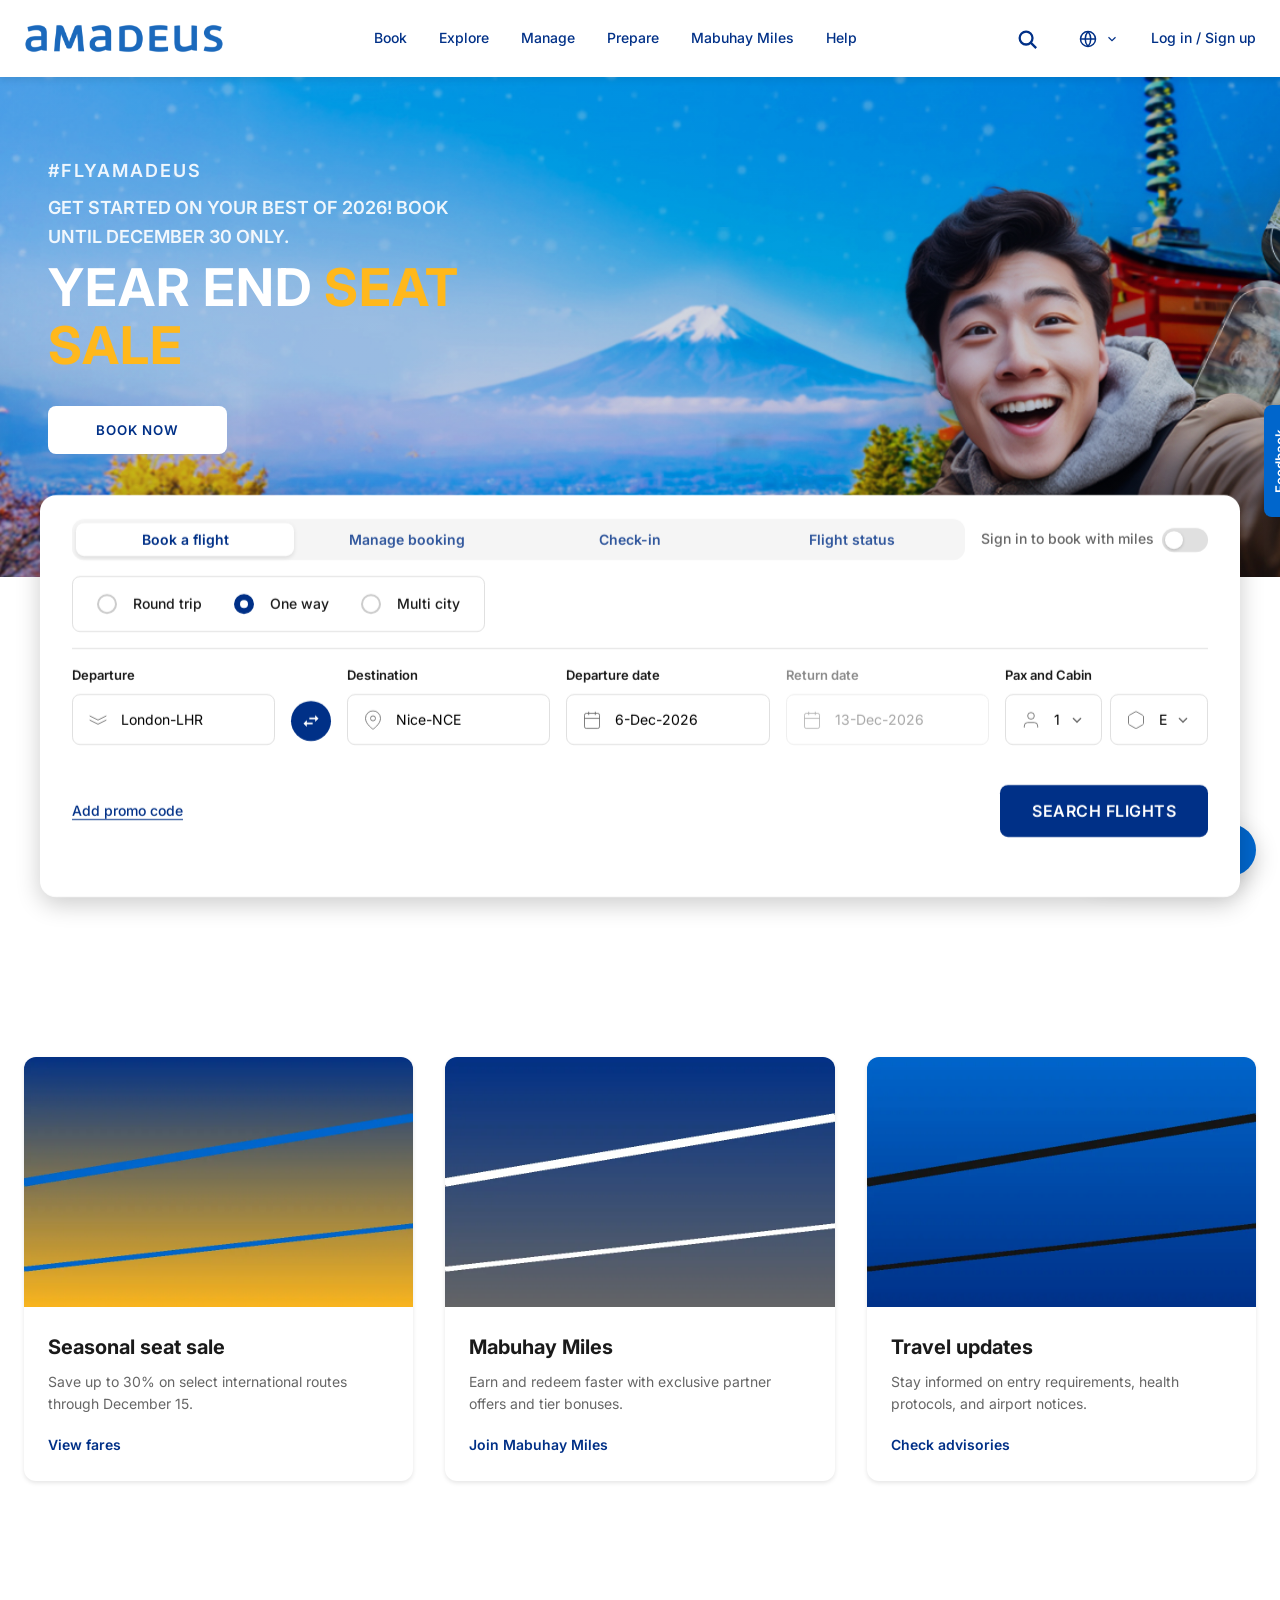
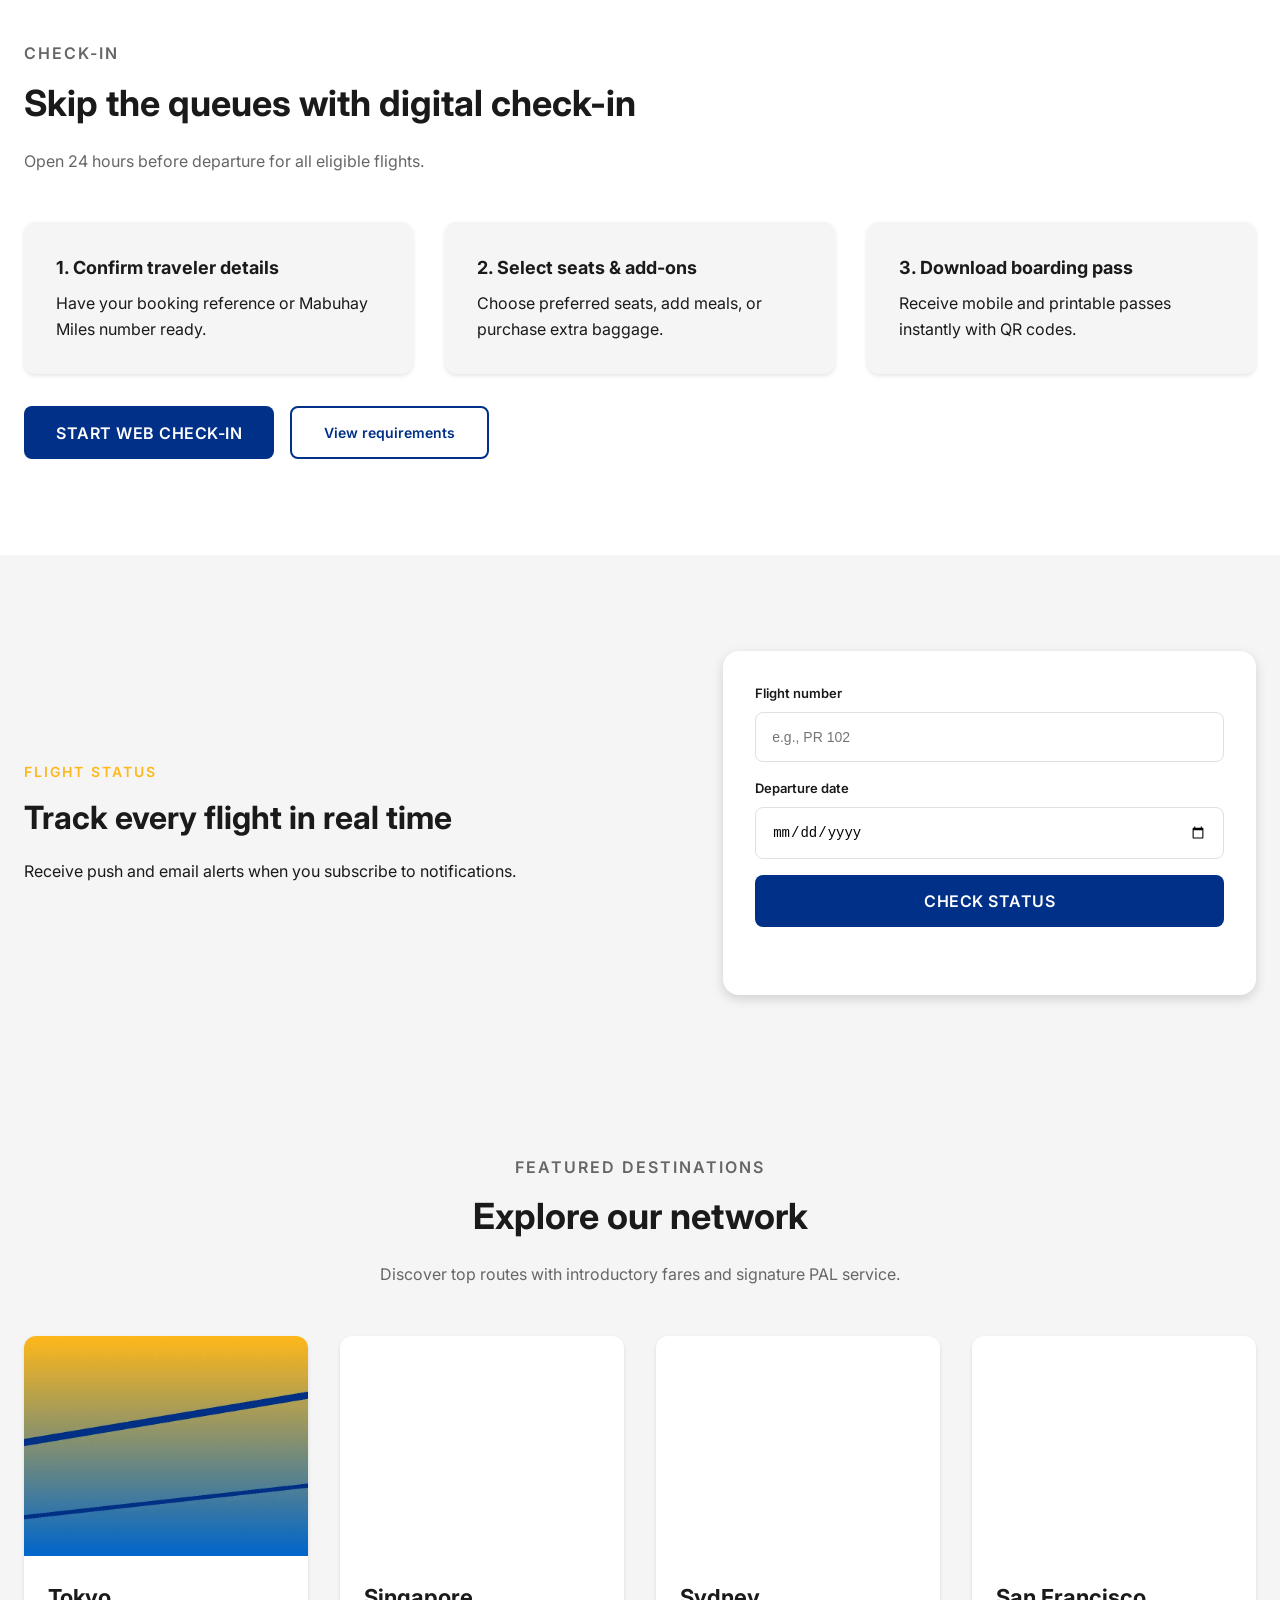
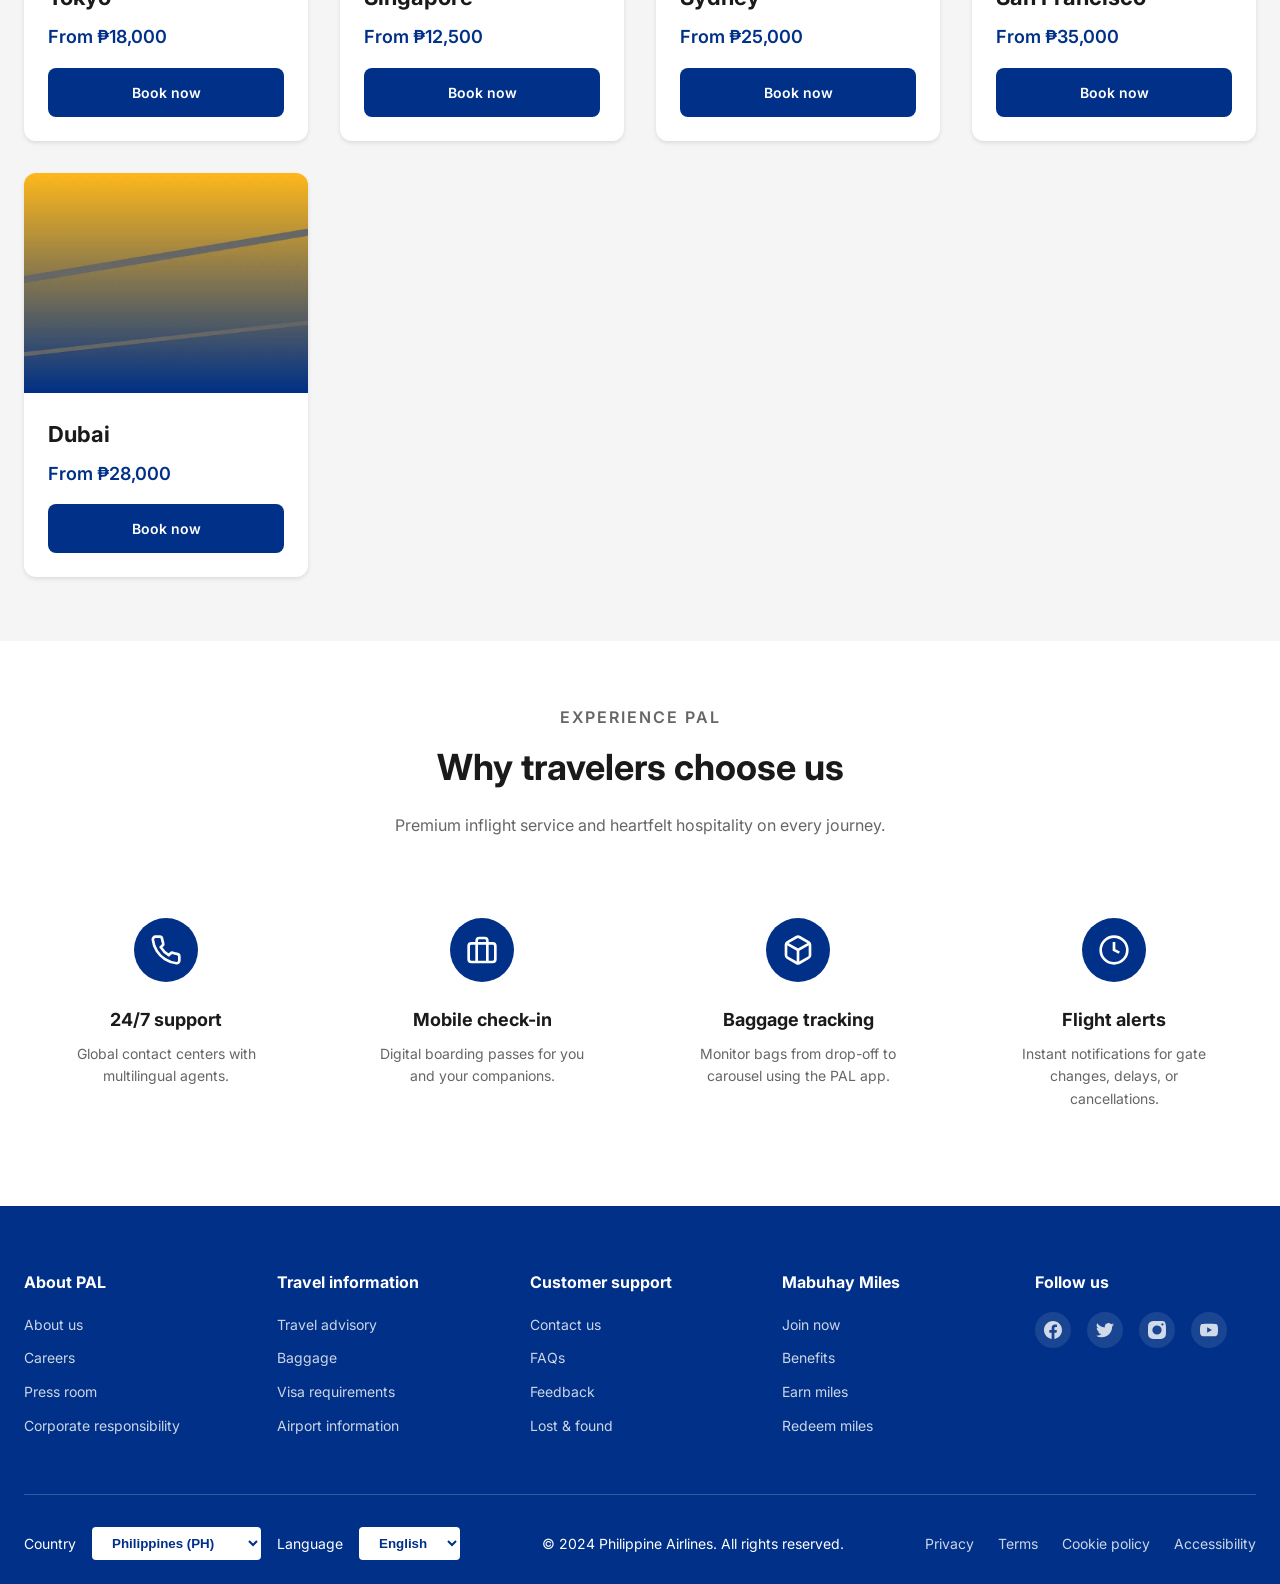
==== commit aeef91b2: "Updated UI" ====
--- a/index.html
+++ b/index.html
@@ -126,7 +126,7 @@
                                         <path d="M2 12l10 5 10-5" />
                                         <path d="M2 7l10 5 10-5" />
                                     </svg>
-                                    <input type="text" id="from" name="from" value="Brussels-BRU" aria-autocomplete="list" aria-expanded="false" aria-controls="from-list" autocomplete="off" inputmode="text" required>
+                                    <input type="text" id="from" name="from" value="London-LHR" aria-autocomplete="list" aria-expanded="false" aria-controls="from-list" autocomplete="off" inputmode="text" required>
                                     <div class="suggestions-panel" id="from-list" role="listbox" aria-label="Departure airport suggestions"></div>
                                 </div>
                             </div>
@@ -144,7 +144,7 @@
                                         <path d="M21 10c0 7-9 13-9 13s-9-6-9-13a9 9 0 0 1 18 0z"/>
                                         <circle cx="12" cy="10" r="3"/>
                                     </svg>
-                                    <input type="text" id="to" name="to" value="Frankfurt-FRA" aria-autocomplete="list" aria-expanded="false" aria-controls="to-list" autocomplete="off" inputmode="text" required>
+                                    <input type="text" id="to" name="to" value="Nice-NCE" aria-autocomplete="list" aria-expanded="false" aria-controls="to-list" autocomplete="off" inputmode="text" required>
                                     <div class="suggestions-panel" id="to-list" role="listbox" aria-label="Destination airport suggestions"></div>
                                 </div>
                             </div>
@@ -158,7 +158,7 @@
                                         <line x1="8" y1="2" x2="8" y2="6"/>
                                         <line x1="3" y1="10" x2="21" y2="10"/>
                                     </svg>
-                                    <input type="text" id="departDate" name="departDate" value="26-Nov-2025" readonly required autocomplete="off">
+                                    <input type="text" id="departDate" name="departDate" value="" readonly required autocomplete="off">
                                     <div class="calendar-picker" id="departCalendar"></div>
                                 </div>
                             </div>
@@ -172,7 +172,7 @@
                                         <line x1="8" y1="2" x2="8" y2="6"/>
                                         <line x1="3" y1="10" x2="21" y2="10"/>
                                     </svg>
-                                    <input type="text" id="returnDate" name="returnDate" value="02-Dec-2025" readonly autocomplete="off">
+                                    <input type="text" id="returnDate" name="returnDate" value="" readonly autocomplete="off">
                                     <div class="calendar-picker" id="returnCalendar"></div>
                                 </div>
                             </div>
